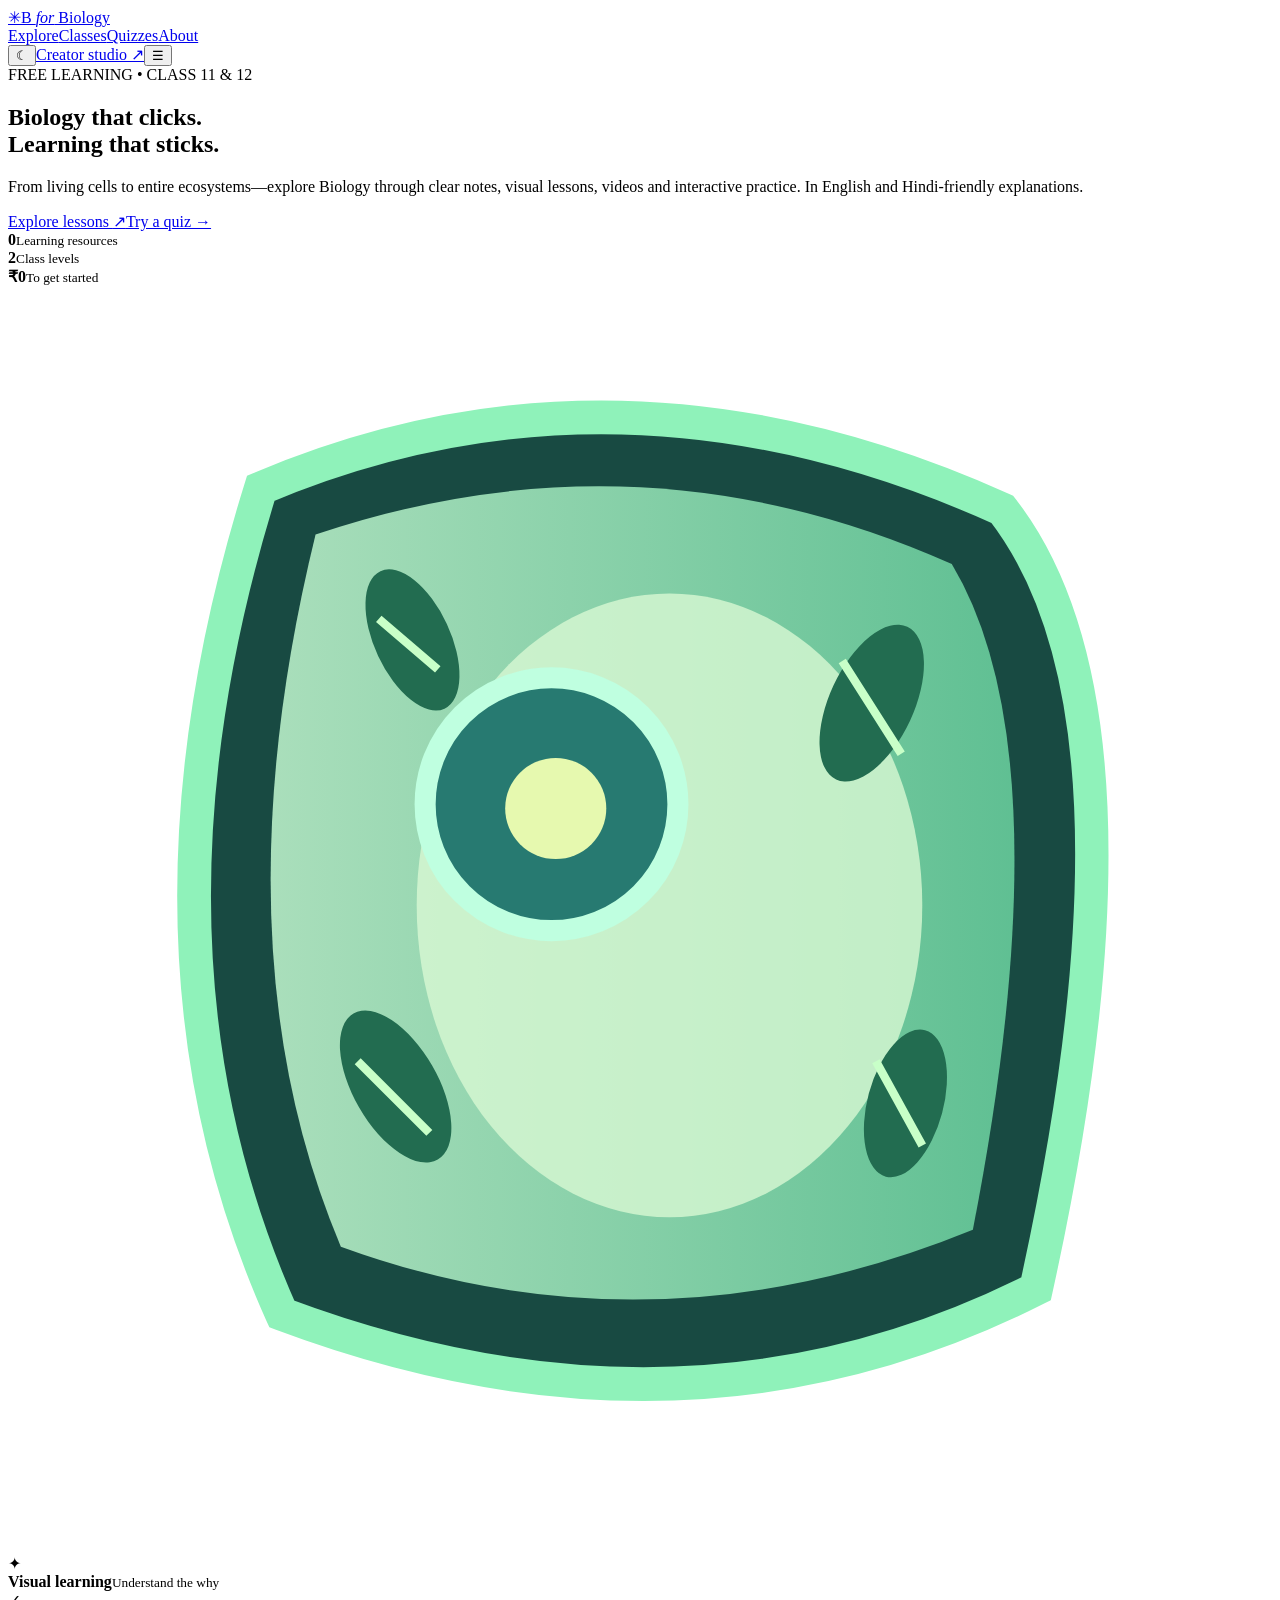
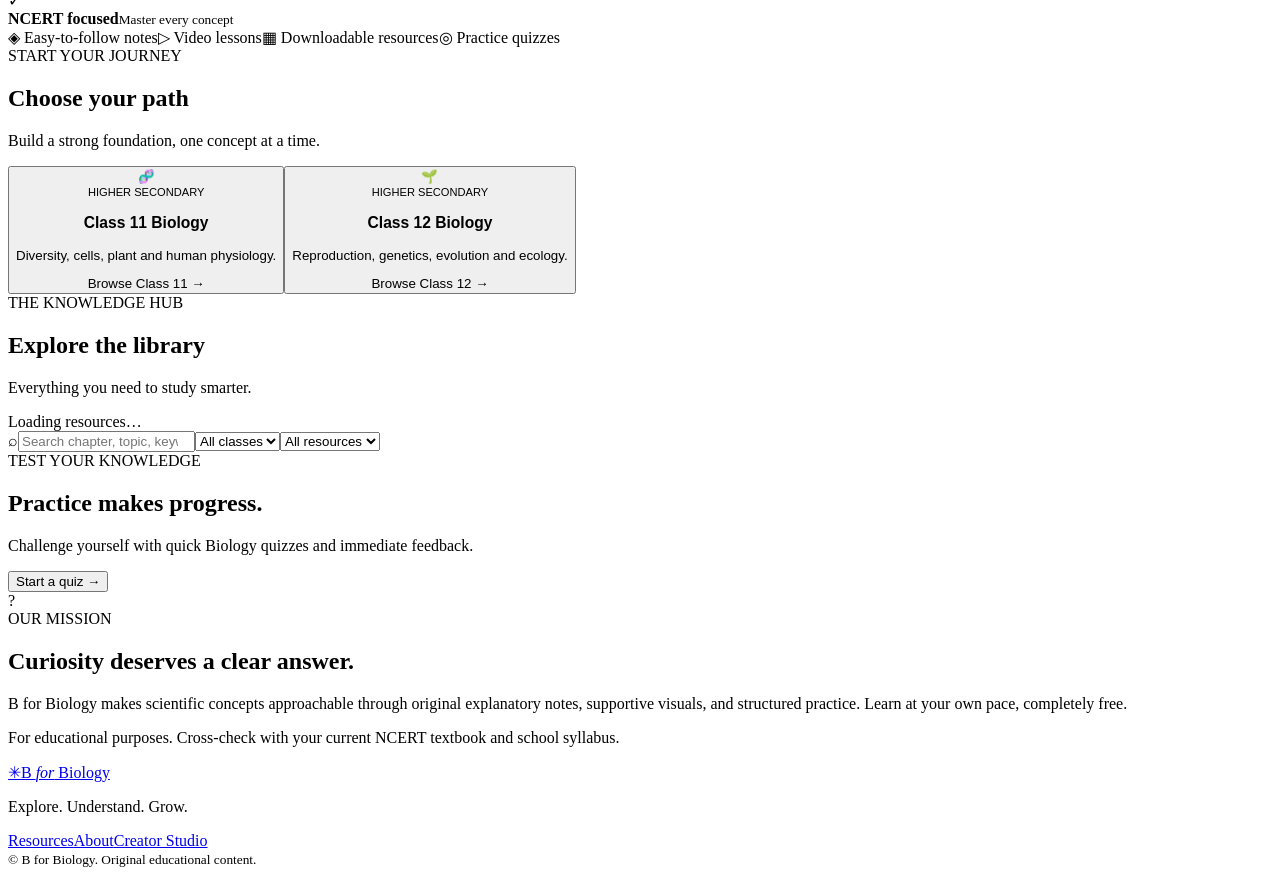
==== index.html @ 9b867dde "Add files via upload" ====
<!doctype html><html lang="en"><head><meta charset="utf-8"><meta name="viewport" content="width=device-width,initial-scale=1"><meta name="description" content="B for Biology: free NCERT-aligned Biology notes, visual explanations, videos and interactive quizzes for Classes 11 and 12."><meta name="theme-color" content="#0b1825"><title>B for Biology | Learn. Explore. Excel.</title><link rel="icon" href="assets/favicon.svg" type="image/svg+xml"><link rel="stylesheet" href="assets/style.css"></head><body>
<header class="topbar"><div class="container nav"><a class="logo" href="./"><span class="logo-icon">✳</span><span>B <em>for</em> Biology</span></a><nav id="nav"><a href="#explore">Explore</a><a href="#courses">Classes</a><a href="#quiz">Quizzes</a><a href="#about">About</a></nav><div class="nav-right"><button id="themeBtn" class="icon-btn" aria-label="Toggle dark mode">☾</button><a class="btn btn-outline small" href="admin.html">Creator studio ↗</a><button class="icon-btn menu-btn" id="menuBtn" aria-label="Menu">☰</button></div></div></header>
<main><section class="hero"><div class="container hero-grid"><div class="hero-copy"><div class="eyebrow"><span class="pulse"></span> FREE LEARNING • CLASS 11 & 12</div><h1>Biology that <span>clicks.</span><br>Learning that <span>sticks.</span></h1><p>From living cells to entire ecosystems—explore Biology through clear notes, visual lessons, videos and interactive practice. In English and Hindi-friendly explanations.</p><div class="hero-actions"><a class="btn btn-primary" href="#explore">Explore lessons <span>↗</span></a><a class="btn btn-ghost" href="#quiz">Try a quiz →</a></div><div class="hero-stats"><div><strong id="lessonCount">0</strong><small>Learning resources</small></div><div><strong>2</strong><small>Class levels</small></div><div><strong>₹0</strong><small>To get started</small></div></div></div><div class="hero-visual"><div class="orbit o1"></div><div class="orbit o2"></div><div class="hero-circle"><svg viewBox="0 0 300 300" role="img" aria-label="Illustration of a plant cell"><defs><linearGradient id="cell" x1="0" x2="1"><stop stop-color="#b3e8c3"/><stop offset="1" stop-color="#64c798"/></linearGradient></defs><path d="M60 48 Q145 12 236 53 Q274 102 244 238 Q161 280 65 244 Q26 157 60 48Z" fill="#184a42" stroke="#8ff2ba" stroke-width="8"/><path d="M73 59 Q150 33 224 66 Q251 111 229 224 Q153 255 79 228 Q49 157 73 59Z" fill="url(#cell)" opacity=".94"/><ellipse cx="157" cy="147" rx="60" ry="74" fill="#d9f9d4" opacity=".8"/><circle cx="129" cy="123" r="30" fill="#277a71" stroke="#bfffe0" stroke-width="5"/><circle cx="130" cy="124" r="12" fill="#e6f9af"/><g fill="#226c50"><ellipse cx="92" cy="190" rx="10" ry="20" transform="rotate(-30 92 190)"/><ellipse cx="205" cy="99" rx="10" ry="20" transform="rotate(25 205 99)"/><ellipse cx="213" cy="194" rx="9" ry="18" transform="rotate(15 213 194)"/><ellipse cx="96" cy="84" rx="9" ry="18" transform="rotate(-25 96 84)"/></g><g stroke="#c8ffc8" stroke-width="2"><path d="M83 184l17 17 M198 89l14 22 M206 184l11 20 M88 79l14 12"/></g></svg></div><div class="float-card card-top"><span>✦</span><div><strong>Visual learning</strong><small>Understand the why</small></div></div><div class="float-card card-bottom"><span>✓</span><div><strong>NCERT focused</strong><small>Master every concept</small></div></div></div></div></section>
<section class="feature-strip"><div class="container strip-inner"><span>◈ Easy-to-follow notes</span><span>▷ Video lessons</span><span>▦ Downloadable resources</span><span>◎ Practice quizzes</span></div></section>
<section class="section container" id="courses"><div class="section-top"><div><div class="section-kicker">START YOUR JOURNEY</div><h2>Choose your path</h2><p>Build a strong foundation, one concept at a time.</p></div></div><div class="course-grid"><button class="course-card" data-class="11"><div class="course-icon">🧬</div><small>HIGHER SECONDARY</small><h3>Class 11 Biology</h3><p>Diversity, cells, plant and human physiology.</p><span>Browse Class 11 →</span></button><button class="course-card second" data-class="12"><div class="course-icon">🌱</div><small>HIGHER SECONDARY</small><h3>Class 12 Biology</h3><p>Reproduction, genetics, evolution and ecology.</p><span>Browse Class 12 →</span></button></div></section>
<section class="section section-light" id="explore"><div class="container"><div class="section-top"><div><div class="section-kicker">THE KNOWLEDGE HUB</div><h2>Explore the library</h2><p>Everything you need to study smarter.</p></div><span class="pill" id="resultsCount">Loading resources…</span></div><div class="filter-row"><label class="search-wrap"><span>⌕</span><input id="search" type="search" placeholder="Search chapter, topic, keywords…" aria-label="Search resources"></label><select id="classFilter" aria-label="Filter by class"><option value="all">All classes</option><option value="11">Class 11</option><option value="12">Class 12</option></select><select id="typeFilter" aria-label="Filter by type"><option value="all">All resources</option><option value="note">📝 Notes</option><option value="video">▶ Videos</option><option value="image">▧ Images</option><option value="quiz">☑ Quizzes</option></select></div><div id="resourceGrid" class="resource-grid" aria-live="polite"></div><div id="empty" class="empty" hidden><span>⌕</span><h3>No matching resources</h3><p>Try a different search or filter.</p></div></div></section>
<section class="section container" id="quiz"><div class="quiz-banner"><div><div class="section-kicker">TEST YOUR KNOWLEDGE</div><h2>Practice makes progress.</h2><p>Challenge yourself with quick Biology quizzes and immediate feedback.</p><button class="btn btn-primary" id="quizLaunch">Start a quiz →</button></div><div class="quiz-decoration">?</div></div></section>
<section class="section about" id="about"><div class="container about-inner"><div class="section-kicker">OUR MISSION</div><h2>Curiosity deserves a clear answer.</h2><p>B for Biology makes scientific concepts approachable through original explanatory notes, supportive visuals, and structured practice. Learn at your own pace, completely free.</p><p class="muted">For educational purposes. Cross-check with your current NCERT textbook and school syllabus.</p></div></section></main>
<footer><div class="container footer-inner"><div><a class="logo" href="./"><span class="logo-icon">✳</span><span>B <em>for</em> Biology</span></a><p>Explore. Understand. Grow.</p></div><div class="footer-links"><a href="#explore">Resources</a><a href="#about">About</a><a href="admin.html">Creator Studio</a></div><small>© <span id="year"></span> B for Biology. Original educational content.</small></div></footer>
<dialog id="viewer"><button class="modal-close" id="closeViewer" aria-label="Close">✕</button><div id="viewerBody"></div></dialog>
<script src="assets/app.js" defer></script></body></html>
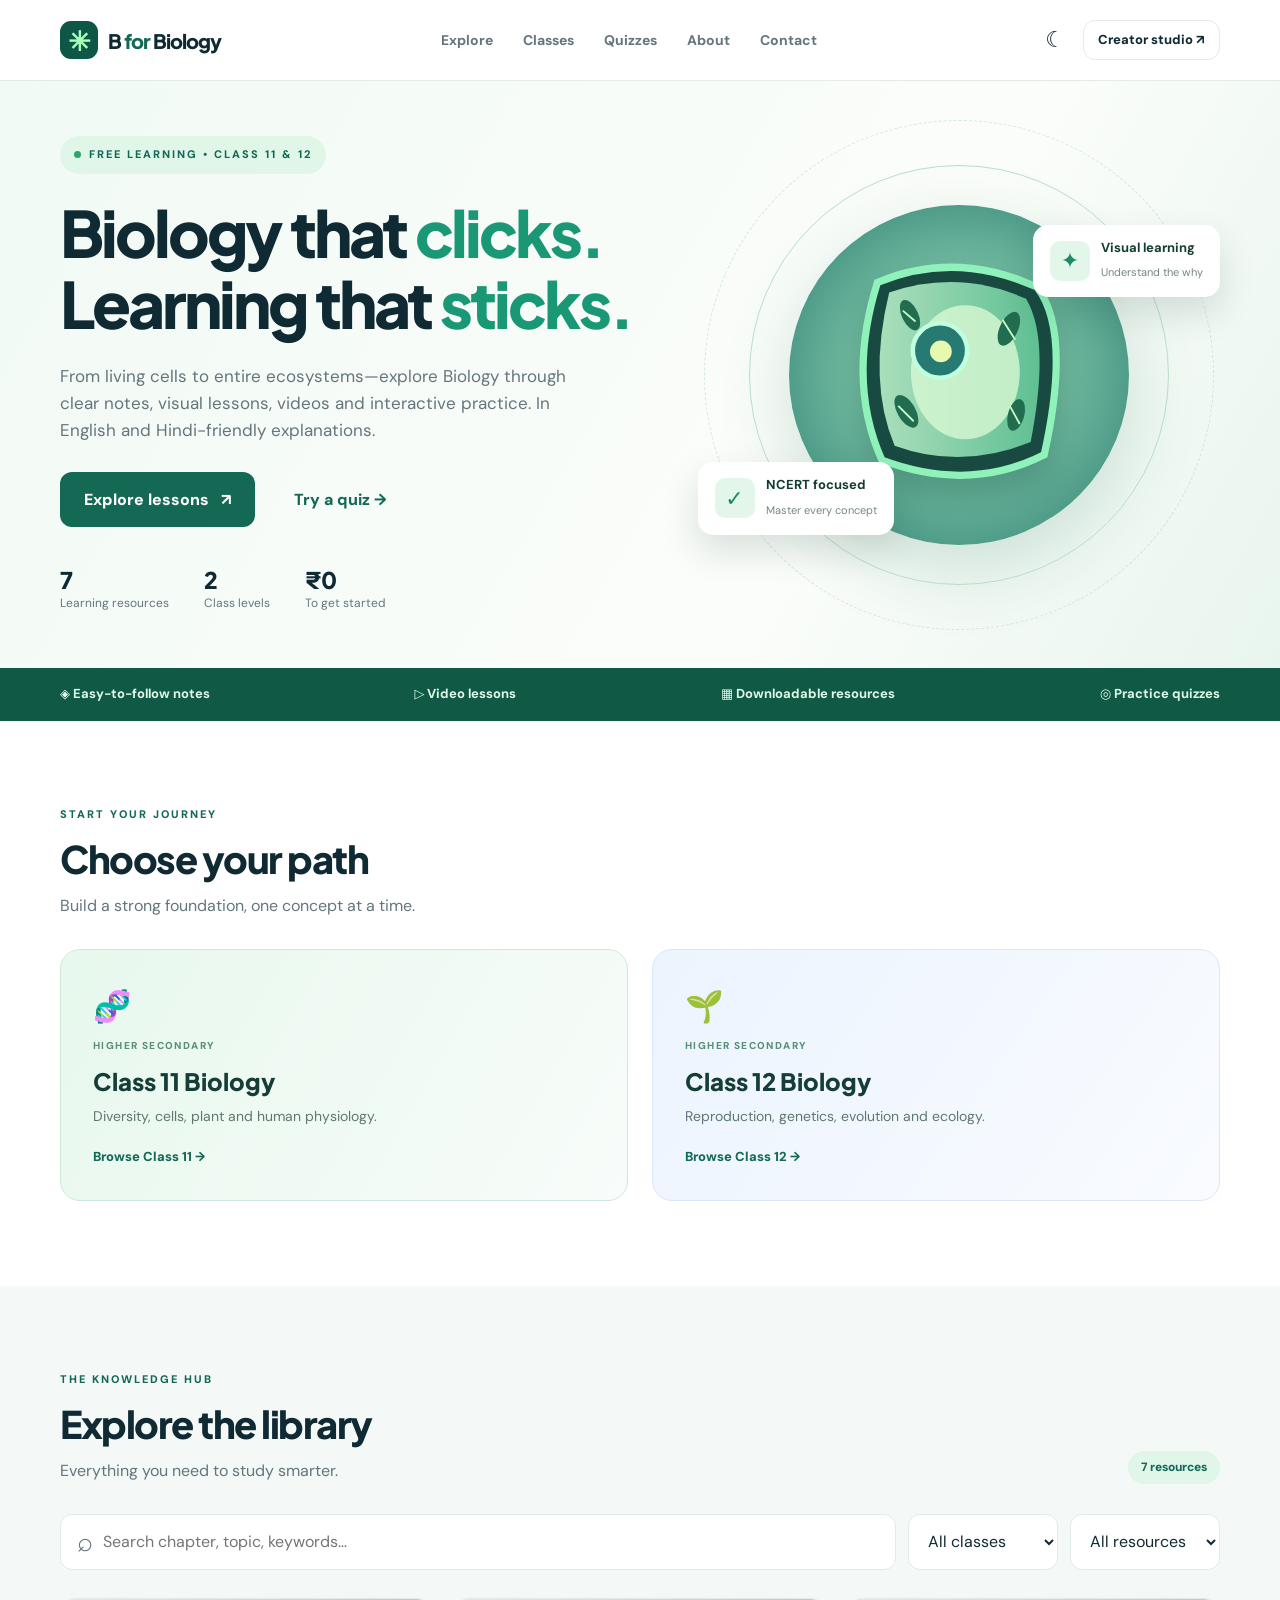
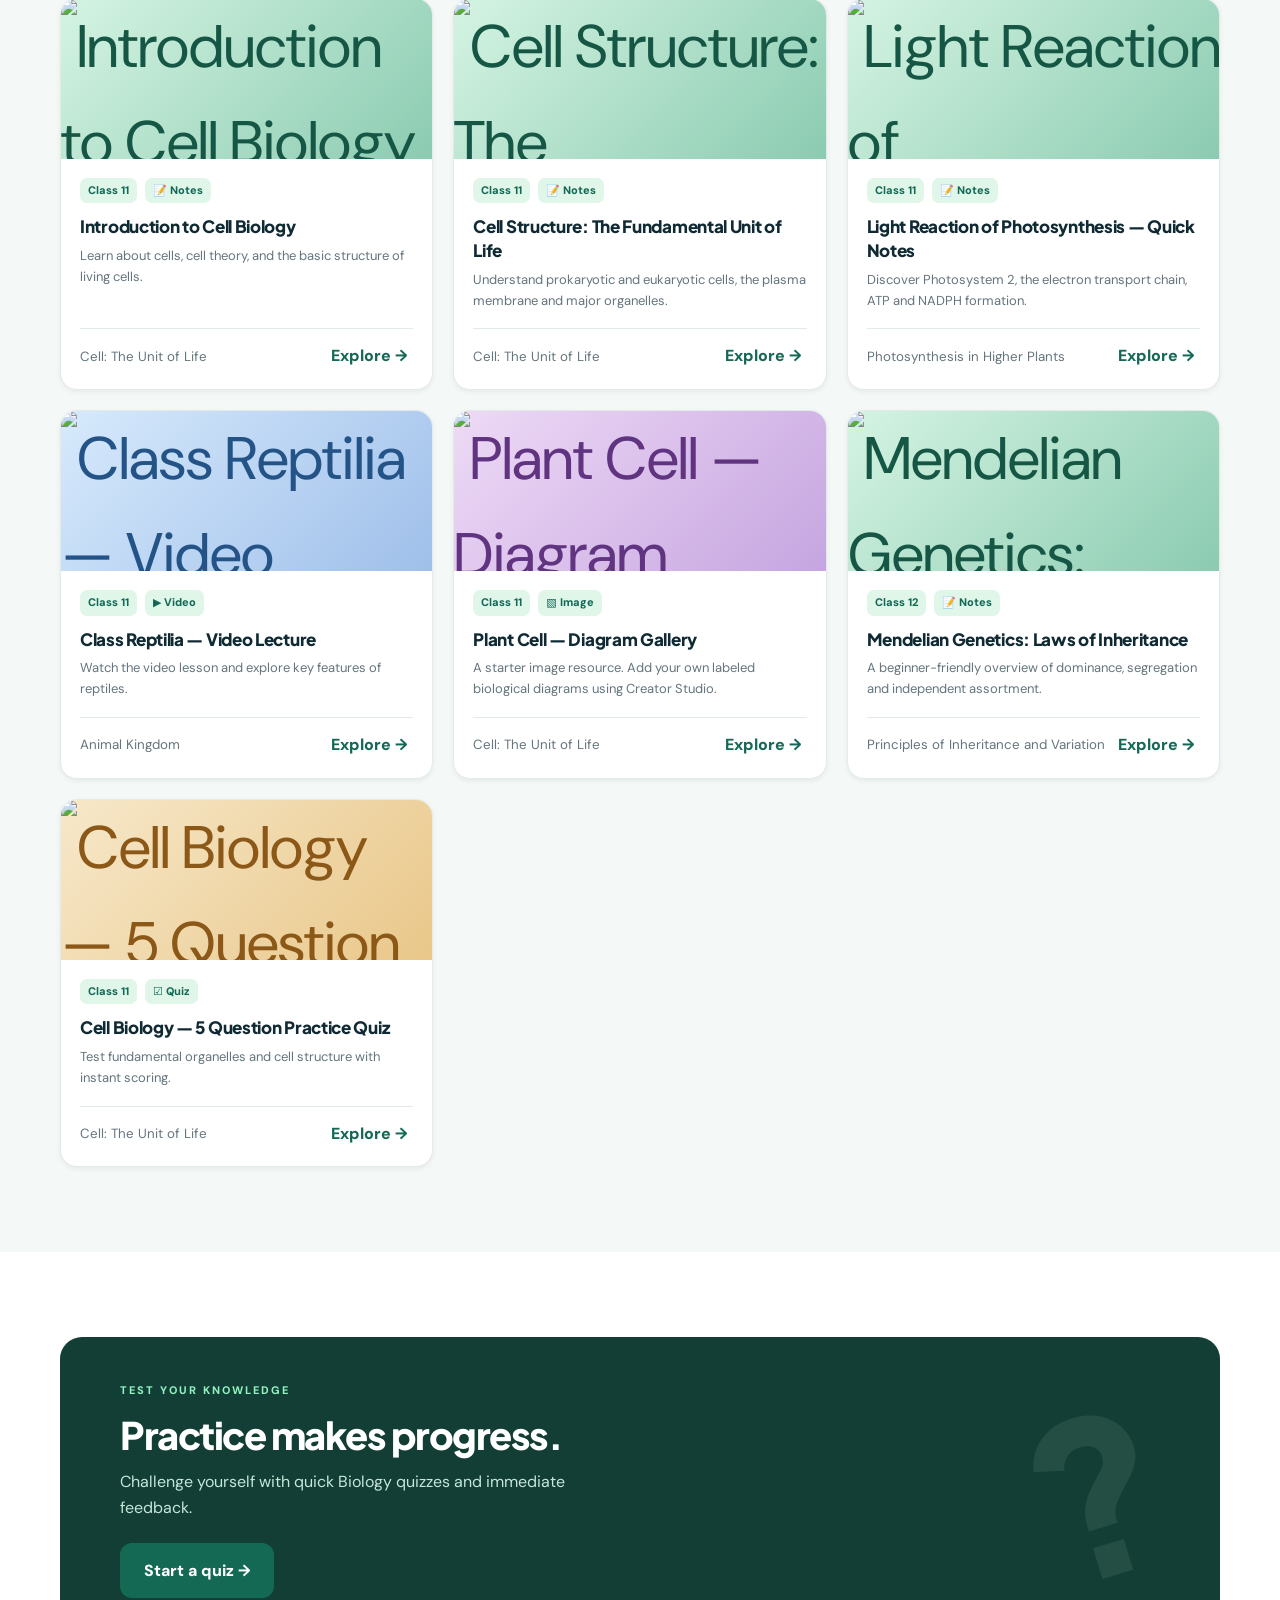
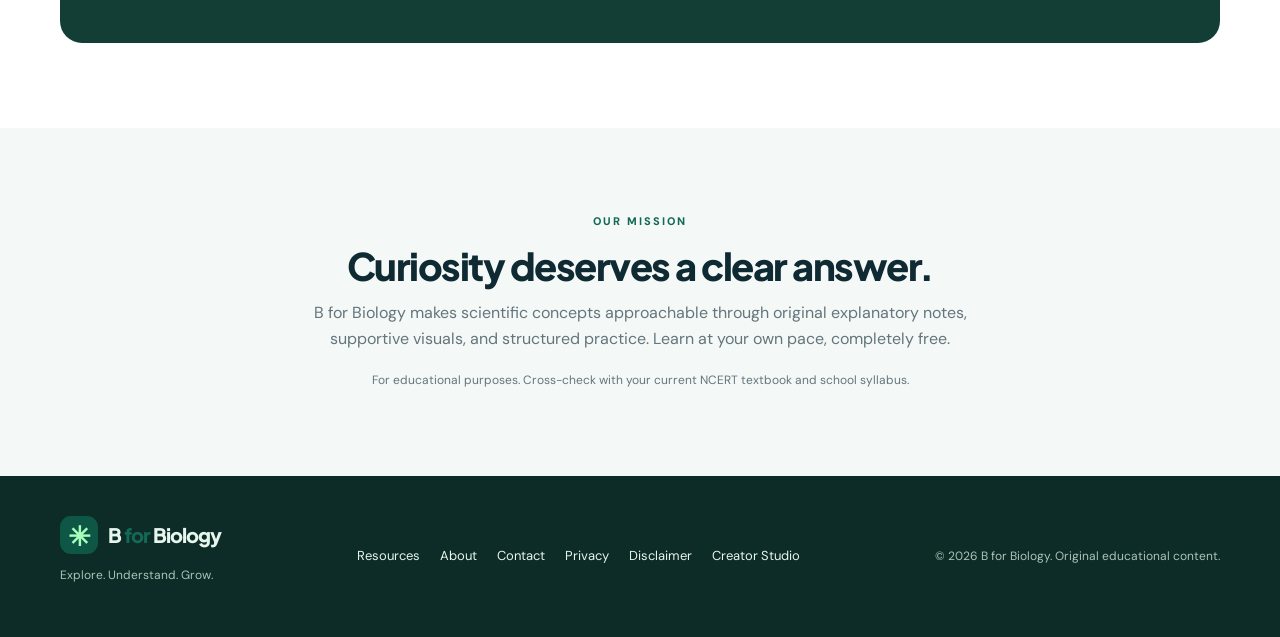
==== commit 00aa96ee: "Upgrade B for Biology website" ====
--- a/index.html
+++ b/index.html
@@ -1,11 +1,11 @@
-<!doctype html><html lang="en"><head><meta charset="utf-8"><meta name="viewport" content="width=device-width,initial-scale=1"><meta name="description" content="B for Biology: free NCERT-aligned Biology notes, visual explanations, videos and interactive quizzes for Classes 11 and 12."><meta name="theme-color" content="#0b1825"><title>B for Biology | Learn. Explore. Excel.</title><link rel="icon" href="assets/favicon.svg" type="image/svg+xml"><link rel="stylesheet" href="assets/style.css"></head><body>
-<header class="topbar"><div class="container nav"><a class="logo" href="./"><span class="logo-icon">✳</span><span>B <em>for</em> Biology</span></a><nav id="nav"><a href="#explore">Explore</a><a href="#courses">Classes</a><a href="#quiz">Quizzes</a><a href="#about">About</a></nav><div class="nav-right"><button id="themeBtn" class="icon-btn" aria-label="Toggle dark mode">☾</button><a class="btn btn-outline small" href="admin.html">Creator studio ↗</a><button class="icon-btn menu-btn" id="menuBtn" aria-label="Menu">☰</button></div></div></header>
+<!doctype html><html lang="en"><head><meta charset="utf-8"><meta name="viewport" content="width=device-width,initial-scale=1"><meta name="description" content="B for Biology: free NCERT-aligned Biology notes, visual explanations, videos and interactive quizzes for Classes 11 and 12."><meta name="theme-color" content="#0b1825"><link rel="canonical" href="https://bforbiology.github.io/"><meta property="og:type" content="website"><meta property="og:title" content="B for Biology | NCERT Notes, Videos & Quizzes"><meta property="og:description" content="Free Class 11 and 12 Biology notes, diagrams and interactive quizzes."><meta property="og:url" content="https://bforbiology.github.io/"><title>B for Biology | NCERT Biology Notes, Videos & Quizzes</title><link rel="icon" href="assets/favicon.svg" type="image/svg+xml"><link rel="stylesheet" href="assets/style.css"></head><body>
+<header class="topbar"><div class="container nav"><a class="logo" href="./"><span class="logo-icon">✳</span><span>B <em>for</em> Biology</span></a><nav id="nav"><a href="#explore">Explore</a><a href="#courses">Classes</a><a href="#quiz">Quizzes</a><a href="about.html">About</a><a href="contact.html">Contact</a></nav><div class="nav-right"><button id="themeBtn" class="icon-btn" aria-label="Toggle dark mode">☾</button><a class="btn btn-outline small" href="admin.html">Creator studio ↗</a><button class="icon-btn menu-btn" id="menuBtn" aria-label="Menu">☰</button></div></div></header>
 <main><section class="hero"><div class="container hero-grid"><div class="hero-copy"><div class="eyebrow"><span class="pulse"></span> FREE LEARNING • CLASS 11 & 12</div><h1>Biology that <span>clicks.</span><br>Learning that <span>sticks.</span></h1><p>From living cells to entire ecosystems—explore Biology through clear notes, visual lessons, videos and interactive practice. In English and Hindi-friendly explanations.</p><div class="hero-actions"><a class="btn btn-primary" href="#explore">Explore lessons <span>↗</span></a><a class="btn btn-ghost" href="#quiz">Try a quiz →</a></div><div class="hero-stats"><div><strong id="lessonCount">0</strong><small>Learning resources</small></div><div><strong>2</strong><small>Class levels</small></div><div><strong>₹0</strong><small>To get started</small></div></div></div><div class="hero-visual"><div class="orbit o1"></div><div class="orbit o2"></div><div class="hero-circle"><svg viewBox="0 0 300 300" role="img" aria-label="Illustration of a plant cell"><defs><linearGradient id="cell" x1="0" x2="1"><stop stop-color="#b3e8c3"/><stop offset="1" stop-color="#64c798"/></linearGradient></defs><path d="M60 48 Q145 12 236 53 Q274 102 244 238 Q161 280 65 244 Q26 157 60 48Z" fill="#184a42" stroke="#8ff2ba" stroke-width="8"/><path d="M73 59 Q150 33 224 66 Q251 111 229 224 Q153 255 79 228 Q49 157 73 59Z" fill="url(#cell)" opacity=".94"/><ellipse cx="157" cy="147" rx="60" ry="74" fill="#d9f9d4" opacity=".8"/><circle cx="129" cy="123" r="30" fill="#277a71" stroke="#bfffe0" stroke-width="5"/><circle cx="130" cy="124" r="12" fill="#e6f9af"/><g fill="#226c50"><ellipse cx="92" cy="190" rx="10" ry="20" transform="rotate(-30 92 190)"/><ellipse cx="205" cy="99" rx="10" ry="20" transform="rotate(25 205 99)"/><ellipse cx="213" cy="194" rx="9" ry="18" transform="rotate(15 213 194)"/><ellipse cx="96" cy="84" rx="9" ry="18" transform="rotate(-25 96 84)"/></g><g stroke="#c8ffc8" stroke-width="2"><path d="M83 184l17 17 M198 89l14 22 M206 184l11 20 M88 79l14 12"/></g></svg></div><div class="float-card card-top"><span>✦</span><div><strong>Visual learning</strong><small>Understand the why</small></div></div><div class="float-card card-bottom"><span>✓</span><div><strong>NCERT focused</strong><small>Master every concept</small></div></div></div></div></section>
 <section class="feature-strip"><div class="container strip-inner"><span>◈ Easy-to-follow notes</span><span>▷ Video lessons</span><span>▦ Downloadable resources</span><span>◎ Practice quizzes</span></div></section>
 <section class="section container" id="courses"><div class="section-top"><div><div class="section-kicker">START YOUR JOURNEY</div><h2>Choose your path</h2><p>Build a strong foundation, one concept at a time.</p></div></div><div class="course-grid"><button class="course-card" data-class="11"><div class="course-icon">🧬</div><small>HIGHER SECONDARY</small><h3>Class 11 Biology</h3><p>Diversity, cells, plant and human physiology.</p><span>Browse Class 11 →</span></button><button class="course-card second" data-class="12"><div class="course-icon">🌱</div><small>HIGHER SECONDARY</small><h3>Class 12 Biology</h3><p>Reproduction, genetics, evolution and ecology.</p><span>Browse Class 12 →</span></button></div></section>
 <section class="section section-light" id="explore"><div class="container"><div class="section-top"><div><div class="section-kicker">THE KNOWLEDGE HUB</div><h2>Explore the library</h2><p>Everything you need to study smarter.</p></div><span class="pill" id="resultsCount">Loading resources…</span></div><div class="filter-row"><label class="search-wrap"><span>⌕</span><input id="search" type="search" placeholder="Search chapter, topic, keywords…" aria-label="Search resources"></label><select id="classFilter" aria-label="Filter by class"><option value="all">All classes</option><option value="11">Class 11</option><option value="12">Class 12</option></select><select id="typeFilter" aria-label="Filter by type"><option value="all">All resources</option><option value="note">📝 Notes</option><option value="video">▶ Videos</option><option value="image">▧ Images</option><option value="quiz">☑ Quizzes</option></select></div><div id="resourceGrid" class="resource-grid" aria-live="polite"></div><div id="empty" class="empty" hidden><span>⌕</span><h3>No matching resources</h3><p>Try a different search or filter.</p></div></div></section>
 <section class="section container" id="quiz"><div class="quiz-banner"><div><div class="section-kicker">TEST YOUR KNOWLEDGE</div><h2>Practice makes progress.</h2><p>Challenge yourself with quick Biology quizzes and immediate feedback.</p><button class="btn btn-primary" id="quizLaunch">Start a quiz →</button></div><div class="quiz-decoration">?</div></div></section>
 <section class="section about" id="about"><div class="container about-inner"><div class="section-kicker">OUR MISSION</div><h2>Curiosity deserves a clear answer.</h2><p>B for Biology makes scientific concepts approachable through original explanatory notes, supportive visuals, and structured practice. Learn at your own pace, completely free.</p><p class="muted">For educational purposes. Cross-check with your current NCERT textbook and school syllabus.</p></div></section></main>
-<footer><div class="container footer-inner"><div><a class="logo" href="./"><span class="logo-icon">✳</span><span>B <em>for</em> Biology</span></a><p>Explore. Understand. Grow.</p></div><div class="footer-links"><a href="#explore">Resources</a><a href="#about">About</a><a href="admin.html">Creator Studio</a></div><small>© <span id="year"></span> B for Biology. Original educational content.</small></div></footer>
+<footer><div class="container footer-inner"><div><a class="logo" href="./"><span class="logo-icon">✳</span><span>B <em>for</em> Biology</span></a><p>Explore. Understand. Grow.</p></div><div class="footer-links"><a href="#explore">Resources</a><a href="about.html">About</a><a href="contact.html">Contact</a><a href="privacy.html">Privacy</a><a href="disclaimer.html">Disclaimer</a><a href="admin.html">Creator Studio</a></div><small>© <span id="year"></span> B for Biology. Original educational content.</small></div></footer>
 <dialog id="viewer"><button class="modal-close" id="closeViewer" aria-label="Close">✕</button><div id="viewerBody"></div></dialog>
 <script src="assets/app.js" defer></script></body></html>
--- a/assets/style.css
+++ b/assets/style.css
@@ -0,0 +1,5 @@
+@import url('https://fonts.googleapis.com/css2?family=DM+Sans:wght@400;500;600;700;800&family=Plus+Jakarta+Sans:wght@400;500;600;700;800&display=swap');
+:root{--ink:#102a34;--muted:#64757c;--bg:#fff;--soft:#f4f8f6;--line:#e3ebe8;--green:#136856;--mint:#dff6e8;--radius:18px;--card:#fff;--nav:#fff;--shadow:0 16px 40px rgba(12,48,44,.07)}*{box-sizing:border-box}html{scroll-behavior:smooth}body{margin:0;background:var(--bg);color:var(--ink);font-family:'DM Sans',system-ui,sans-serif;line-height:1.6}body.dark{--ink:#eaf7f1;--muted:#a6bdb5;--bg:#091c1b;--soft:#102724;--line:#29413b;--green:#63c9aa;--mint:#173e35;--card:#13302b;--nav:#0b201d;--shadow:0 16px 40px #0003}button,input,textarea,select{font:inherit}button{cursor:pointer}a{text-decoration:none;color:inherit}button:focus-visible,a:focus-visible,input:focus-visible,select:focus-visible,textarea:focus-visible{outline:3px solid #36ae8e;outline-offset:3px}.container{width:min(1160px,calc(100% - 40px));margin:auto}.topbar{background:var(--nav);position:sticky;top:0;z-index:20;border-bottom:1px solid var(--line)}.nav{display:flex;align-items:center;justify-content:space-between;min-height:80px;gap:24px}.logo{display:inline-flex;align-items:center;gap:10px;font:800 20px 'Plus Jakarta Sans',sans-serif;letter-spacing:-1px;white-space:nowrap}.logo em{font-style:normal;color:var(--green)}.logo-icon{width:38px;height:38px;display:grid;place-items:center;color:#a9ffba;background:#0e5645;border-radius:11px;font-size:27px}.nav nav{display:flex;gap:30px;color:var(--muted);font-size:14px;font-weight:700}.nav nav a:hover,.footer-links a:hover{color:var(--green)}.nav-right{display:flex;align-items:center;gap:10px}.icon-btn{border:0;background:transparent;color:var(--ink);font-size:22px;padding:8px}.menu-btn{display:none}.btn{display:inline-flex;align-items:center;justify-content:center;gap:12px;border-radius:12px;padding:14px 23px;font-weight:800;border:1px solid transparent;transition:transform .2s,background .2s}.btn:hover{transform:translateY(-2px)}.btn-primary{color:#fff;background:#146954}.btn-primary:hover{background:#0a4d3c}.btn-outline{border-color:var(--line);background:var(--card);color:var(--ink)}.btn-ghost{color:var(--green)}.btn.small{padding:9px 14px;font-size:13px}.hero{background:linear-gradient(120deg,#f1faf5 0%,#fbfdfa 65%,#e8f5ee 100%);overflow:hidden}.dark .hero{background:linear-gradient(120deg,#102e25,#102322)}.hero-grid{display:grid;grid-template-columns:1.05fr .95fr;min-height:560px;align-items:center;gap:60px}.hero-copy{padding:55px 0}.eyebrow,.section-kicker{font-size:11px;font-weight:800;letter-spacing:2px;color:var(--green)}.eyebrow{display:inline-flex;align-items:center;gap:8px;background:var(--mint);border-radius:40px;padding:10px 14px}.pulse{width:7px;height:7px;background:#2aa56e;border-radius:50%}.hero h1{font:800 clamp(42px,5vw,66px)/1.12 'Plus Jakarta Sans',sans-serif;letter-spacing:-3px;margin:23px 0}.hero h1 span{color:#1a9875}.hero-copy>p{font-size:17px;color:var(--muted);max-width:530px}.hero-actions{display:flex;align-items:center;gap:15px;margin:27px 0 38px}.hero-stats{display:flex;gap:35px}.hero-stats>div{display:flex;flex-direction:column}.hero-stats strong{font:800 23px 'Plus Jakarta Sans'}.hero-stats small{color:var(--muted);font-size:12px}.hero-visual{height:450px;position:relative;display:grid;place-items:center}.hero-circle{width:min(340px,75%);aspect-ratio:1;background:radial-gradient(#b0efcc,#277a6d);border-radius:50%;display:grid;place-items:center;box-shadow:0 25px 70px #22795532;animation:float 7s ease-in-out infinite}.hero-circle svg{width:80%;filter:drop-shadow(0 17px 17px #06443655)}.orbit{border:1px solid #b8dfc9;border-radius:50%;position:absolute;width:420px;height:420px}.o2{width:510px;height:510px;border-style:dashed;opacity:.65}.float-card{position:absolute;background:#fff;padding:13px 17px;border-radius:15px;display:flex;gap:11px;align-items:center;box-shadow:0 16px 35px #153d3025;color:#133c32}.float-card>span{background:#e2f7ea;border-radius:10px;display:grid;place-items:center;width:40px;height:40px;font-size:22px;color:#1d8967}.float-card strong{display:block;font-size:13px}.float-card small{font-size:11px;color:#768781}.card-top{top:75px;right:0}.card-bottom{bottom:65px;left:0}@keyframes float{50%{transform:translateY(-10px)}}.feature-strip{background:#105944;color:#e0faea}.strip-inner{display:flex;justify-content:space-between;gap:15px;flex-wrap:wrap;padding:16px 0;font-size:13px;font-weight:700}.section{padding-top:85px;padding-bottom:85px}.section-top{display:flex;justify-content:space-between;align-items:end;gap:20px;margin-bottom:30px}.section h2{font:800 clamp(27px,3.3vw,38px)/1.2 'Plus Jakarta Sans';letter-spacing:-1.5px;margin:12px 0}.section p{color:var(--muted);margin:0}.course-grid{display:grid;grid-template-columns:1fr 1fr;gap:24px}.course-card{text-align:left;padding:32px;border-radius:20px;border:1px solid #cfe8da;background:linear-gradient(120deg,#e7f8ed,#f8fcfa);color:#153e37;min-height:245px;transition:.2s}.course-card:hover{transform:translateY(-4px);box-shadow:var(--shadow)}.course-card.second{background:linear-gradient(125deg,#ecf4ff,#f9fbff);border-color:#d9e7fb}.course-icon{font-size:31px}.course-card small{font-size:10px;letter-spacing:1.4px;font-weight:800;color:#588e77}.course-card h3{font:800 24px 'Plus Jakarta Sans';margin:9px 0}.course-card p{font-size:14px;color:#5e7870}.course-card span{display:block;margin-top:20px;font-weight:800;color:#126954;font-size:13px}.section-light{background:var(--soft)}.pill{background:var(--mint);padding:7px 13px;border-radius:40px;font-size:12px;color:var(--green);font-weight:800}.filter-row{display:flex;gap:12px;margin-bottom:28px}.search-wrap{flex:1;display:flex;gap:10px;align-items:center;padding:0 16px;background:var(--card);border:1px solid var(--line);border-radius:12px}.search-wrap>span{font-size:27px;color:var(--muted)}.search-wrap input{width:100%;border:0;outline:none;background:transparent;color:var(--ink);padding:14px 0;min-width:0}.filter-row select{background:var(--card);color:var(--ink);border:1px solid var(--line);border-radius:12px;padding:0 15px;min-width:150px}.resource-grid{display:grid;grid-template-columns:repeat(3,1fr);gap:20px}.resource-card{border:1px solid var(--line);border-radius:17px;background:var(--card);overflow:hidden;display:flex;flex-direction:column;transition:.2s;box-shadow:0 2px 5px #142c2110}.resource-card:hover{transform:translateY(-3px);box-shadow:var(--shadow)}.resource-cover{height:160px;display:grid;place-items:center;background:linear-gradient(135deg,#d5f4e3,#8bcbb1);color:#155645;font-size:60px;overflow:hidden}.resource-cover.video{background:linear-gradient(135deg,#d7eafc,#9fbfea);color:#245487}.resource-cover.quiz{background:linear-gradient(135deg,#f7e8ca,#e9c789);color:#8b5818}.resource-cover.image{background:linear-gradient(135deg,#eedaf6,#c6a5e0);color:#603480}.resource-cover img{width:100%;height:100%;object-fit:cover}.resource-info{padding:19px;flex:1;display:flex;flex-direction:column}.resource-meta{display:flex;gap:8px;align-items:center;flex-wrap:wrap;font-size:11px;font-weight:800;color:var(--green)}.resource-meta span{background:var(--mint);padding:4px 8px;border-radius:7px}.resource-info h3{font:800 17px/1.4 'Plus Jakarta Sans';letter-spacing:-.3px;margin:12px 0 7px}.resource-info p{font-size:13px;line-height:1.6;flex:1;margin-bottom:17px}.card-foot{display:flex;justify-content:space-between;align-items:center;border-top:1px solid var(--line);padding-top:13px}.card-foot small{color:var(--muted)}.card-foot button{border:0;background:transparent;color:var(--green);font-weight:800}.empty{text-align:center;padding:40px}.empty span{font-size:48px}.quiz-banner{background:#123e35;border-radius:22px;color:#fff;padding:45px 60px;display:flex;align-items:center;justify-content:space-between;overflow:hidden}.quiz-banner h2{color:#fff}.quiz-banner p{color:#c6e6da;max-width:470px;margin-bottom:22px}.quiz-banner .section-kicker{color:#92f1bf}.quiz-decoration{font:800 215px 'Plus Jakarta Sans';line-height:1;color:#ffffff14;transform:rotate(-17deg)}.about{background:var(--soft);text-align:center}.about-inner{max-width:720px}.about p{font-size:16px}.about .muted{font-size:12px;margin-top:20px}footer{padding:40px 0;background:#0d2b27;color:#e6f6ed}.footer-inner{display:flex;justify-content:space-between;align-items:center;gap:30px}.footer-inner p,.footer-inner small{color:#abc5b8;font-size:12px}.footer-links{display:flex;gap:20px;font-size:13px}dialog{border:0;border-radius:19px;padding:0;width:min(810px,calc(100% - 26px));max-height:88vh;background:var(--card);color:var(--ink);box-shadow:0 30px 100px #0006}dialog::backdrop{background:#051b1bcc;backdrop-filter:blur(4px)}.modal-close{position:sticky;top:12px;margin:12px 12px -50px auto;display:block;z-index:2;border:0;border-radius:50%;width:36px;height:36px;background:var(--soft);color:var(--ink);font-size:18px}.viewer-content{padding:32px}.viewer-content h2{font:800 30px 'Plus Jakarta Sans';line-height:1.3}.viewer-content img{max-width:100%;border-radius:12px}.viewer-content iframe{width:100%;aspect-ratio:16/9;border:0;border-radius:12px}.viewer-content video{width:100%;border-radius:12px}.viewer-content p,.viewer-content li{line-height:1.8}.article-body h3{margin-top:24px}.article-body a{color:var(--green);text-decoration:underline}.quiz-item{margin:22px 0;border:1px solid var(--line);padding:18px;border-radius:12px}.quiz-item label{display:block;padding:8px;margin:6px 0;border:1px solid var(--line);border-radius:8px;cursor:pointer}.quiz-item label:has(input:checked){border-color:var(--green);background:var(--mint)}.quiz-item input{margin-right:10px}.quiz-result{font-weight:800;padding:13px;border-radius:10px;background:var(--mint)}.admin-body{background:var(--soft)}.admin-shell{max-width:1110px;margin:40px auto;padding:0 20px}.admin-header{display:flex;justify-content:space-between;align-items:center;gap:20px;margin-bottom:22px}.admin-card{background:var(--card);border:1px solid var(--line);border-radius:17px;padding:23px;margin-bottom:22px}.admin-card h2{font-size:22px;margin:0 0 10px}.admin-card p{color:var(--muted);font-size:14px}.admin-grid{display:grid;grid-template-columns:repeat(2,1fr);gap:15px}.field{display:flex;flex-direction:column;gap:6px;font-size:13px;font-weight:700;margin-bottom:14px}.field input,.field select,.field textarea{padding:11px 12px;border-radius:9px;border:1px solid var(--line);background:var(--bg);color:var(--ink);width:100%}.field textarea{min-height:145px;resize:vertical}.field small{font-weight:400;color:var(--muted)}.form-actions{display:flex;gap:12px;flex-wrap:wrap;margin-top:10px}.status{padding:11px 15px;background:var(--mint);border-radius:10px;color:var(--green);font-size:13px}.table-wrap{overflow-x:auto}table{border-collapse:collapse;width:100%;font-size:13px}th,td{border-bottom:1px solid var(--line);padding:12px 9px;text-align:left}td button{margin-right:7px}.tip{background:var(--soft);border-left:4px solid #5ca78e;padding:12px;margin:12px 0;font-size:13px}.hidden{display:none!important}@media(max-width:900px){.hero-grid{gap:10px}.hero h1{font-size:45px}.resource-grid{grid-template-columns:repeat(2,1fr)}.hero-visual{transform:scale(.87)}.nav nav{gap:15px}}@media(max-width:700px){.container{width:min(100% - 28px,1160px)}.nav{min-height:69px}.nav nav{display:none;position:absolute;top:69px;left:0;right:0;padding:18px;background:var(--nav);border-bottom:1px solid var(--line);flex-direction:column}.nav nav.open{display:flex}.menu-btn{display:block}.nav-right .btn{display:none}.hero-grid{grid-template-columns:1fr;gap:0}.hero-copy{padding:52px 0 10px}.hero h1{font-size:clamp(38px,10vw,52px);letter-spacing:-2px}.hero-visual{height:350px;transform:scale(.83);margin-top:-10px}.orbit{width:340px;height:340px}.o2{width:425px;height:425px}.float-card{right:0}.strip-inner{justify-content:center;gap:15px}.strip-inner span{font-size:11px}.section{padding-top:55px;padding-bottom:55px}.course-grid,.admin-grid{grid-template-columns:1fr}.resource-grid{grid-template-columns:1fr}.filter-row{flex-wrap:wrap}.search-wrap{flex:0 0 100%}.filter-row select{flex:1;min-width:0}.section-top{align-items:start;flex-direction:column}.quiz-banner{padding:34px 25px}.quiz-decoration{display:none}.footer-inner{flex-direction:column;align-items:start}.viewer-content{padding:22px}.viewer-content h2{font-size:23px}.admin-header{align-items:start;flex-direction:column}}
+
+/* SEO edition layout refinements */
+:root{color-scheme:light}body.dark{color-scheme:dark}.site-page{padding:48px 0 85px;min-height:70vh}.site-page .paper{max-width:850px;margin:auto;border:1px solid var(--line);border-radius:22px;background:var(--card);padding:clamp(22px,5vw,58px);box-shadow:var(--shadow)}.site-page h1{font-size:clamp(30px,4.7vw,49px);line-height:1.18;letter-spacing:-1.7px;margin:5px 0 18px}.site-page h2{font-size:24px;margin-top:34px}.site-page p,.site-page li{line-height:1.85;color:var(--ink)}.site-page a:not(.btn){color:var(--green);text-decoration:underline}.breadcrumbs{color:var(--muted);font-size:13px;margin:0 0 24px}.lesson-tags{display:flex;gap:9px;flex-wrap:wrap;margin:22px 0}.lesson-tags span{background:var(--mint);color:var(--green);border-radius:100px;padding:5px 12px;font-size:12px;font-weight:700}.lesson-body{overflow-wrap:anywhere;white-space:normal}.lesson-body p{margin:0 0 18px}.lesson-body h2{margin:28px 0 12px}.lesson-body h3{margin:22px 0 8px}.lesson-body img{max-width:100%;height:auto}.lesson-media{width:100%;max-width:100%;height:auto;border-radius:16px;margin:20px 0}.video-embed{aspect-ratio:16/9;position:relative;width:100%;margin:22px 0;background:#071d1b;border-radius:15px;overflow:hidden}.video-embed iframe{width:100%;height:100%;border:0}.quiz-choice{display:block;padding:12px;border:1px solid var(--line);border-radius:12px;margin:8px 0}.quiz-question{margin:25px 0}.lesson-action{display:flex;gap:12px;flex-wrap:wrap;margin:25px 0}.site-footer-links{display:flex;gap:18px;flex-wrap:wrap;align-items:center}.site-footer-links a{font-size:13px}.ad-placeholder{border:1px dashed var(--line);background:var(--soft);border-radius:12px;padding:16px;text-align:center;color:var(--muted);font-size:12px;margin:36px 0;display:none}.admin-headline{display:flex;align-items:center;gap:12px;flex-wrap:wrap}.admin-tips{background:var(--mint);border-left:4px solid var(--green);padding:14px 18px;border-radius:10px;margin:15px 0}.admin-tips strong{color:var(--ink)}.pill-step{background:var(--mint);display:inline-flex;padding:4px 10px;border-radius:999px;font-size:12px;font-weight:800;color:var(--green)}.quick-check{display:grid;grid-template-columns:repeat(3,1fr);gap:12px;margin:12px 0}.quick-check>div{background:var(--soft);padding:15px;border-radius:12px}.quick-check b{display:block;font-size:20px}@media(max-width:720px){.site-page{padding:22px 0 60px}.quick-check{grid-template-columns:1fr}.nav{gap:8px;min-height:64px}.nav-right .btn.small{padding:7px 9px;font-size:11px}.hero-grid{grid-template-columns:1fr;gap:2px}.hero-visual{height:320px}.orbit{width:270px;height:270px}.o2{width:320px;height:320px}.hero-copy{padding:45px 0 10px}.hero h1{letter-spacing:-1.8px}.hero-stats{gap:15px}.section{padding-top:58px;padding-bottom:58px}.course-grid{grid-template-columns:1fr}.site-footer-links{gap:10px}}
